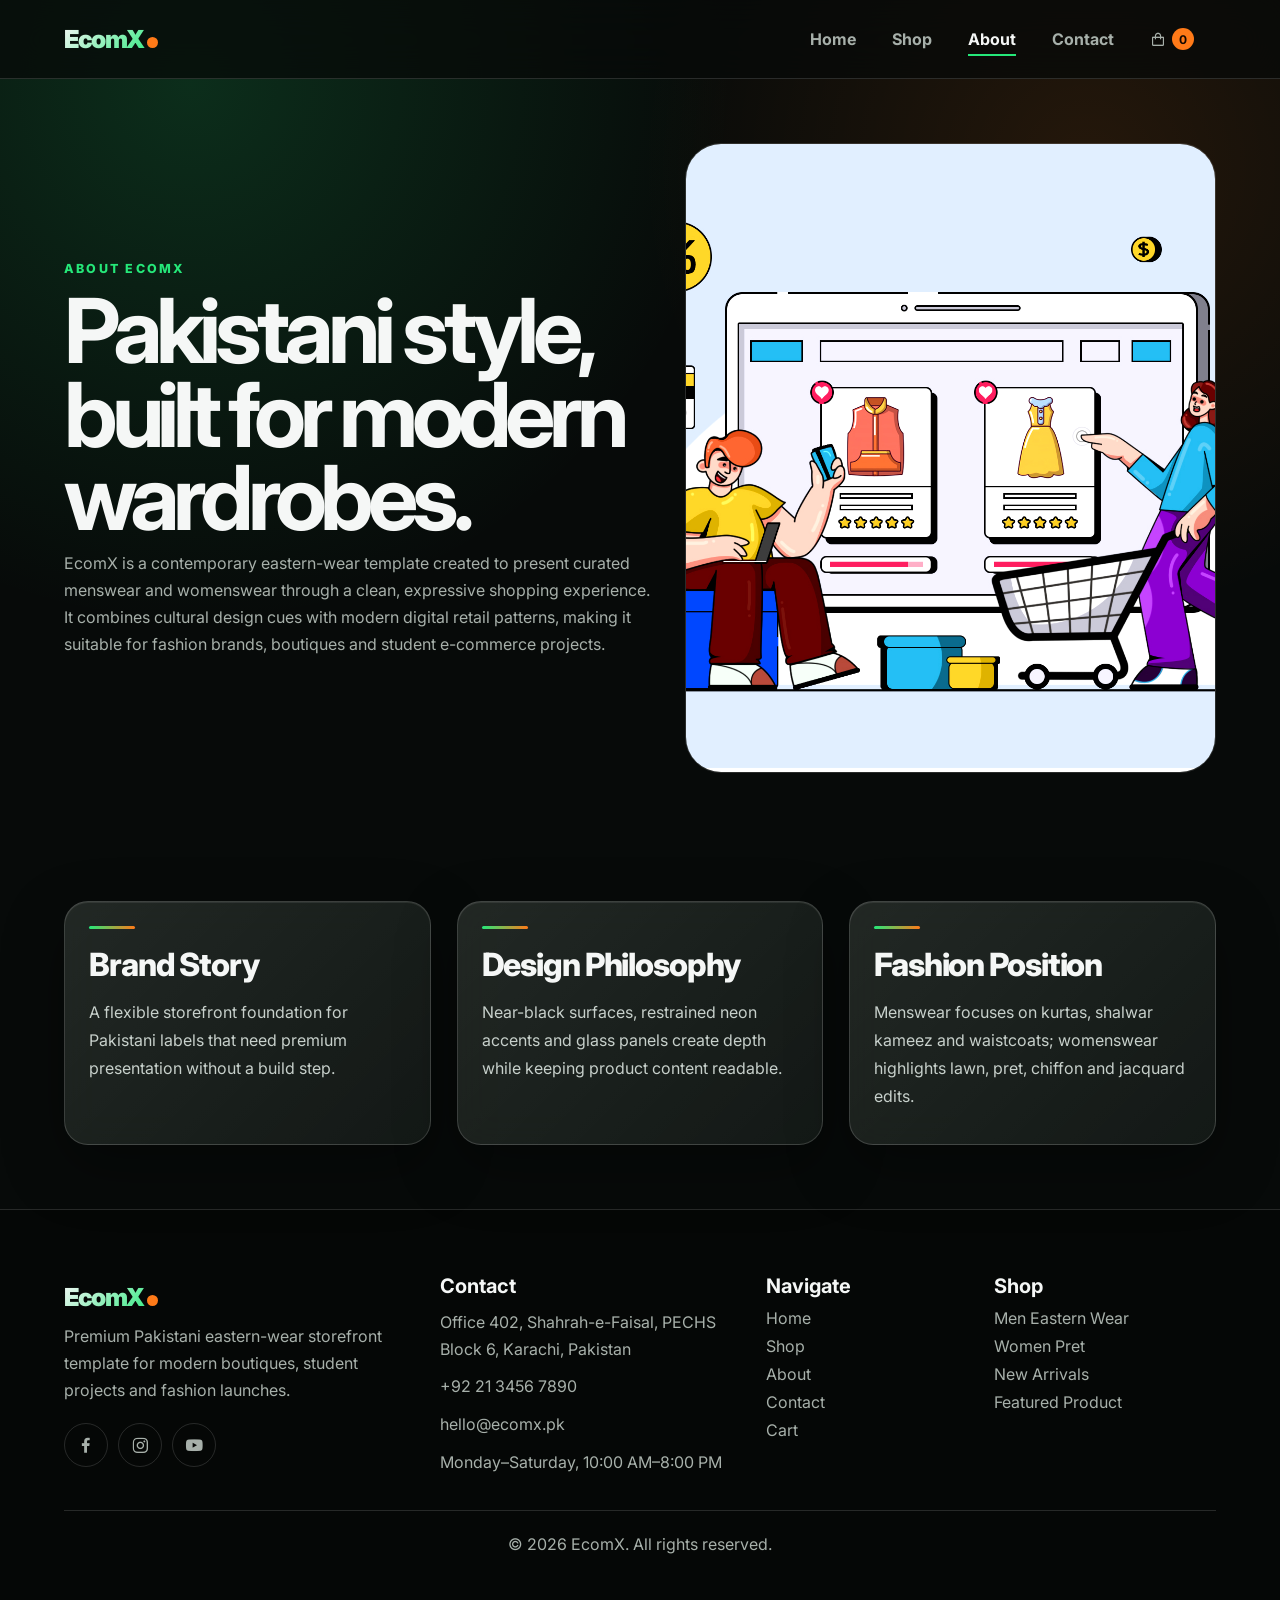
==== about.html @ 0f127090 "First Iteration" ====
<!DOCTYPE html><html lang="en"><head><meta charset="UTF-8"><meta name="viewport" content="width=device-width, initial-scale=1.0"><meta name="description" content="Learn how EcomX presents Pakistani eastern fashion in a modern reusable storefront."><title>About EcomX | Pakistani Fashion Template</title><link rel="icon" type="image/x-icon" href="./img/icon1.png"><link rel="stylesheet" href="https://cdn.jsdelivr.net/npm/boxicons@latest/css/boxicons.min.css"><link rel="stylesheet" href="style.css"></head><body><header id="header" class="site-header"><a class="brand" href="index.html" aria-label="EcomX home"><span>EcomX</span></a><nav aria-label="Main navigation"><ul id="navbar"><li><a class="" href="index.html">Home</a></li><li><a class="" href="shop.html">Shop</a></li><li><a class="active" href="about.html">About</a></li><li><a class="" href="contact.html">Contact</a></li><li id="lg-bag"><a class="cart-link" href="cart.html" aria-label="Shopping cart"><i class="bx bx-shopping-bag"></i><span class="cart-count" data-cart-count>0</span></a></li><li><button id="close" class="icon-button" aria-label="Close menu"><i class="bx bx-x"></i></button></li></ul></nav><div id="mobile"><a class="cart-link" href="cart.html" aria-label="Shopping cart"><i class="bx bx-shopping-bag"></i><span class="cart-count" data-cart-count>0</span></a><button id="bar" class="icon-button" aria-label="Open menu" aria-controls="navbar" aria-expanded="false"><i class="bx bx-menu"></i></button></div></header><main><section class="about-hero section-p1"><div><p class="eyebrow">About EcomX</p><h1>Pakistani style, built for modern wardrobes.</h1><p>EcomX is a contemporary eastern-wear template created to present curated menswear and womenswear through a clean, expressive shopping experience. It combines cultural design cues with modern digital retail patterns, making it suitable for fashion brands, boutiques and student e-commerce projects.</p></div><img src="img/about/a6.jpg" alt="Editorial fashion workspace placeholder"></section><section class="values section-p1"><article class="glass"><h2>Brand story</h2><p>A flexible storefront foundation for Pakistani labels that need premium presentation without a build step.</p></article><article class="glass"><h2>Design philosophy</h2><p>Near-black surfaces, restrained neon accents and glass panels create depth while keeping product content readable.</p></article><article class="glass"><h2>Fashion position</h2><p>Menswear focuses on kurtas, shalwar kameez and waistcoats; womenswear highlights lawn, pret, chiffon and jacquard edits.</p></article></section></main><footer class="site-footer section-p1"><div class="footer-grid"><div><a class="brand" href="index.html"><span>EcomX</span></a><p>Premium Pakistani eastern-wear storefront template for modern boutiques, student projects and fashion launches.</p><div class="social"><a href="https://www.facebook.com/" aria-label="Facebook"><i class="bx bxl-facebook"></i></a><a href="https://www.instagram.com/" aria-label="Instagram"><i class="bx bxl-instagram"></i></a><a href="https://www.youtube.com/" aria-label="YouTube"><i class="bx bxl-youtube"></i></a></div></div><div><h3>Contact</h3><p><a href="https://www.google.com/maps/search/?api=1&query=Office%20402%2C%20Shahrah-e-Faisal%2C%20PECHS%20Block%206%2C%20Karachi%2C%20Pakistan">Office 402, Shahrah-e-Faisal, PECHS Block 6, Karachi, Pakistan</a></p><p><a href="tel:+922134567890">+92 21 3456 7890</a></p><p><a href="mailto:hello@ecomx.pk">hello@ecomx.pk</a></p><p>Monday–Saturday, 10:00 AM–8:00 PM</p></div><div><h3>Navigate</h3><a href="index.html">Home</a><a href="shop.html">Shop</a><a href="about.html">About</a><a href="contact.html">Contact</a><a href="cart.html">Cart</a></div><div><h3>Shop</h3><a href="shop.html?category=men">Men Eastern Wear</a><a href="shop.html?category=women">Women Pret</a><a href="shop.html">New Arrivals</a><a href="sproduct.html">Featured Product</a></div></div><p class="copyright">© 2026 EcomX. All rights reserved.</p></footer><script src="script.js"></script></body></html>
---- style.css ----
@import url("https://fonts.googleapis.com/css2?family=Inter:wght@400;500;600;700;800;900&display=swap");
:root{--ink:#070A09;--bg:#070A09;--surface:#111714;--glass:rgba(17,23,20,.74);--green:#25E879;--orange:#FF7A18;--yellow:#FFD23F;--cyan:#38BDF8;--text:#F5F7F6;--muted:#A7B0AA;--line:rgba(245,247,246,.14);--radius:24px;--radius-sm:14px;--shadow:0 24px 70px rgba(0,0,0,.38);--section:clamp(28px,5vw,80px);--trans:240ms ease}
*{box-sizing:border-box;margin:0;padding:0}html{scroll-behavior:smooth}body{font-family:Inter,system-ui,sans-serif;background:radial-gradient(circle at 15% 5%,rgba(37,232,121,.16),transparent 28%),radial-gradient(circle at 85% 10%,rgba(255,122,24,.12),transparent 24%),var(--bg);color:var(--text);min-width:0;overflow-x:hidden}img{max-width:100%;display:block}a{color:inherit;text-decoration:none}p{color:var(--muted);line-height:1.7;margin:.65rem 0}h1{font-size:clamp(2.4rem,7vw,6.8rem);line-height:.93;letter-spacing:-.07em}h2{font-size:clamp(1.75rem,4vw,3.6rem);line-height:1;letter-spacing:-.045em}h3{font-size:1.25rem}.section-p1{padding:var(--section)}.eyebrow{color:var(--green);text-transform:uppercase;letter-spacing:.18em;font-weight:800;font-size:.78rem}.glass{background:var(--glass);border:1px solid var(--line);box-shadow:var(--shadow);backdrop-filter:blur(18px);-webkit-backdrop-filter:blur(18px);border-radius:var(--radius)}@supports not ((backdrop-filter:blur(1px)) or (-webkit-backdrop-filter:blur(1px))){.glass,.site-header,#navbar{background:#111714}}
.btn,button{min-height:44px}.btn,.icon-button,.filter{border:0;cursor:pointer;transition:transform var(--trans),box-shadow var(--trans),background var(--trans),border-color var(--trans);font-weight:800}.btn{display:inline-flex;align-items:center;justify-content:center;gap:.5rem;border-radius:999px;padding:.9rem 1.35rem}.primary{background:linear-gradient(135deg,var(--green),#9afec6);color:#06100b;box-shadow:0 12px 30px rgba(37,232,121,.22)}.secondary{border:1px solid var(--line);color:var(--text);background:rgba(255,255,255,.05)}.btn:hover,.icon-button:hover,.filter:hover{transform:translateY(-2px)}:focus-visible{outline:3px solid var(--yellow);outline-offset:3px}.site-header{position:sticky;top:0;z-index:50;display:flex;align-items:center;justify-content:space-between;padding:16px clamp(18px,5vw,80px);background:rgba(7,10,9,.74);border-bottom:1px solid var(--line);backdrop-filter:blur(20px);-webkit-backdrop-filter:blur(20px)}.brand span{font-size:1.55rem;font-weight:900;letter-spacing:-.06em;background:linear-gradient(135deg,var(--text),var(--green));-webkit-background-clip:text;color:transparent}.brand span:after{content:"";display:inline-block;width:.45em;height:.45em;margin-left:.12em;border-radius:50%;background:var(--orange)}#navbar{display:flex;align-items:center;gap:8px;list-style:none}#navbar a{position:relative;padding:12px 14px;color:var(--muted);font-weight:700}#navbar a:after{content:"";position:absolute;left:14px;right:14px;bottom:5px;height:2px;background:var(--green);transform:scaleX(0);transition:transform var(--trans);transform-origin:left}#navbar a:hover,#navbar a.active{color:var(--text)}#navbar a:hover:after,#navbar a.active:after{transform:scaleX(1)}.cart-link{display:inline-flex;align-items:center;gap:6px}.cart-count{background:var(--orange);color:#130701;border-radius:999px;min-width:22px;height:22px;display:inline-flex;align-items:center;justify-content:center;font-size:.75rem}.icon-button{background:rgba(255,255,255,.06);color:var(--text);border-radius:12px;padding:10px;border:1px solid var(--line)}#mobile,#close{display:none}.hero{display:grid;grid-template-columns:1.05fr .95fr;gap:32px;align-items:center;min-height:calc(100vh - 76px)}.hero-copy>p:not(.eyebrow){font-size:1.12rem;max-width:620px}.actions{display:flex;gap:14px;flex-wrap:wrap;margin-top:24px}.hero-media{position:relative}.hero-media img,.about-hero img{height:min(70vh,720px);width:100%;object-fit:cover;border-radius:36px;border:1px solid var(--line);filter:saturate(1.05) contrast(1.04)}.stat{position:absolute;right:24px;bottom:24px;padding:20px;max-width:190px}.stat strong{display:block;font-size:2.4rem;color:var(--yellow)}.collection{text-align:center}.collection>p{max-width:760px;margin-inline:auto}.product-grid{display:grid;grid-template-columns:repeat(4,minmax(0,1fr));gap:clamp(18px,2.2vw,28px);margin-top:28px;text-align:left}.product-card{position:relative;overflow:hidden;padding:12px;min-width:0;border-radius:var(--radius);background:rgba(17,23,20,.68);border:1px solid var(--line);box-shadow:0 18px 46px rgba(0,0,0,.22);transition:transform var(--trans),border-color var(--trans),box-shadow var(--trans)}.product-card:hover{transform:translateY(-7px);border-color:rgba(37,232,121,.55);box-shadow:0 28px 70px rgba(37,232,121,.12)}.product-card .image{overflow:hidden;border-radius:18px;background:#1b211e}.product-card img{width:100%;height:290px;object-fit:cover;transition:transform 320ms ease}.product-card:hover img{transform:scale(1.055)}.badge{position:absolute;top:24px;left:24px;background:rgba(255,122,24,.92);color:var(--ink);border-radius:999px;padding:6px 10px;font-weight:900;font-size:.72rem}.product-card .meta{padding:15px 4px 4px}.product-card span{color:var(--muted);font-size:.82rem}.product-card h3{margin:6px 0;min-height:2.7em;overflow-wrap:anywhere;padding-right:58px}.stars{color:var(--yellow);letter-spacing:1px}.price{color:var(--green);font-size:1.35rem;font-weight:900}.cart-btn{position:absolute;right:16px;bottom:16px;border-radius:50%;width:46px;height:46px;min-width:46px;padding:0;border:1px solid var(--line);background:rgba(37,232,121,.14);color:var(--green);font-size:1.2rem}.promo-banner .glass{padding:clamp(28px,7vw,82px);background:linear-gradient(120deg,rgba(17,23,20,.9),rgba(37,232,121,.1)),url("img/banner/b2.jpg") center/cover}.newsletter-panel{display:grid;grid-template-columns:1fr 1fr;gap:24px;padding:32px}.newsletter-form div{display:flex;gap:10px}.newsletter-form label,.contact-form label,.filters label,.product-info label{display:block;color:var(--text);font-weight:800;margin:12px 0 6px}input,select,textarea{width:100%;background:rgba(255,255,255,.07);border:1px solid var(--line);border-radius:14px;color:var(--text);padding:14px 16px;font:inherit}input::placeholder,textarea::placeholder{color:#7d8781}.form-status{min-height:1.5em;color:var(--yellow)}.page-hero{text-align:center;padding-top:80px}.page-hero p{max-width:760px;margin-inline:auto}.filters{display:flex;gap:14px;align-items:end;justify-content:space-between;flex-wrap:wrap;padding:18px}.filter{padding:12px 16px;border-radius:999px;background:rgba(255,255,255,.07);color:var(--text);border:1px solid var(--line)}.filter.active{background:var(--green);color:#071009}.empty-state{padding:32px;text-align:center;margin-top:24px}.product-detail{display:grid;grid-template-columns:.95fr 1.05fr;gap:28px;align-items:start}.gallery,.product-info,.contact-card,.contact-form,.cart-items,.cart-summary{padding:22px}.gallery>img{width:100%;height:620px;object-fit:cover;border-radius:20px}.thumbs{display:grid;grid-template-columns:repeat(4,1fr);gap:10px;margin-top:12px}.thumbs button{background:transparent;border:1px solid var(--line);border-radius:14px;overflow:hidden;cursor:pointer}.thumbs img{height:115px;width:100%;object-fit:cover}.product-info ul{margin:12px 0 0 20px;color:var(--muted);line-height:1.8}.about-hero{display:grid;grid-template-columns:1fr .9fr;gap:32px;align-items:center}.values,.contact-layout,.cart-layout{display:grid;grid-template-columns:repeat(3,1fr);gap:20px}.values article{padding:24px}.contact-layout{grid-template-columns:.85fr 1.15fr}.contact-card p{display:flex;gap:10px;align-items:flex-start}.contact-card i{color:var(--green);font-size:1.3rem;margin-top:4px}.cart-layout{grid-template-columns:1fr 360px;align-items:start}.cart-row{display:grid;grid-template-columns:96px 1fr auto;gap:16px;align-items:center;border-bottom:1px solid var(--line);padding:14px 0}.cart-row img{width:96px;height:110px;object-fit:cover;border-radius:14px}.qty-controls{display:flex;align-items:center;gap:8px}.qty-controls button,.remove-btn{border:1px solid var(--line);background:rgba(255,255,255,.06);color:var(--text);border-radius:10px;padding:8px 11px;cursor:pointer}.cart-summary p{display:flex;justify-content:space-between}.total{border-top:1px solid var(--line);padding-top:14px}.site-footer{border-top:1px solid var(--line);background:rgba(0,0,0,.34)}.footer-grid{display:grid;grid-template-columns:1.4fr 1.2fr .8fr .9fr;gap:30px}.site-footer h3{margin-bottom:10px}.site-footer a{display:block;color:var(--muted);margin:8px 0}.site-footer a:hover,.social a:hover{color:var(--green)}.social{display:flex;gap:10px}.social a{width:44px;height:44px;border-radius:50%;display:inline-flex;align-items:center;justify-content:center;border:1px solid var(--line);font-size:1.25rem}.copyright{text-align:center;border-top:1px solid var(--line);padding-top:20px;margin-top:24px}
@media(max-width:1024px){.product-grid{grid-template-columns:repeat(3,1fr)}.hero,.about-hero,.product-detail{grid-template-columns:1fr}.footer-grid{grid-template-columns:repeat(2,1fr)}}
@media(max-width:900px){.site-header{padding:12px 18px}#navbar{position:fixed;right:0;top:0;height:100dvh;width:min(82vw,340px);flex-direction:column;align-items:flex-start;gap:10px;padding:92px 26px 28px;background:rgba(17,23,20,.97);border-left:1px solid var(--line);transform:translateX(105%);opacity:0;visibility:hidden;pointer-events:none;transition:transform var(--trans),opacity var(--trans),visibility var(--trans);backdrop-filter:blur(18px);-webkit-backdrop-filter:blur(18px);box-shadow:-24px 0 70px rgba(0,0,0,.42);z-index:70}#navbar.active{transform:translateX(0);opacity:1;visibility:visible;pointer-events:auto}#navbar a{display:block;font-size:1.05rem;padding:14px 4px}#mobile{display:flex;gap:10px;align-items:center;position:relative;z-index:90}#close{display:none;visibility:hidden;pointer-events:none}body.nav-open{overflow:hidden}.nav-overlay{position:fixed;inset:0;background:rgba(0,0,0,.5);opacity:0;visibility:hidden;pointer-events:none;transition:opacity var(--trans),visibility var(--trans);z-index:60}.nav-overlay.active{opacity:1;visibility:visible;pointer-events:auto}.menu-toggle{width:46px;height:46px;display:inline-flex;align-items:center;justify-content:center}.menu-toggle i{font-size:1.45rem}#lg-bag{display:none}.hero{min-height:auto}.product-grid{grid-template-columns:repeat(2,1fr);gap:14px}.product-card img{height:230px}.values,.contact-layout,.cart-layout,.newsletter-panel{grid-template-columns:1fr}.newsletter-form div{flex-direction:column}.cart-summary{position:static}.gallery>img{height:420px}.footer-grid{grid-template-columns:1fr}}
@media(max-width:480px){.section-p1{padding:28px 16px}h1{font-size:2.55rem}.product-grid{grid-template-columns:1fr}.product-card img{height:310px}.cart-row{grid-template-columns:72px 1fr}.cart-row img{width:72px;height:84px}.cart-row>div:last-child{grid-column:1/-1}.thumbs img{height:74px}.actions{flex-direction:column}.btn{width:100%}}
@media(prefers-reduced-motion:reduce){*,*:before,*:after{animation:none!important;transition:none!important;scroll-behavior:auto!important}}

/* Iteration 2 refinements: reusable spacing, liquid glass and editorial sections */
.glass{background:linear-gradient(135deg,rgba(255,255,255,.085),rgba(255,255,255,.025)),var(--glass);border-color:rgba(255,255,255,.16);box-shadow:0 22px 60px rgba(0,0,0,.34),inset 0 1px 0 rgba(255,255,255,.08)}
.btn,.filter,.icon-button,.qty-controls button,.remove-btn,.faq-question{position:relative;isolation:isolate;overflow:hidden;line-height:1.15}
.btn{margin-top:clamp(14px,2vw,22px);border:1px solid rgba(255,255,255,.18);box-shadow:0 14px 34px rgba(0,0,0,.22),inset 0 1px 0 rgba(255,255,255,.16)}
.btn::before,.filter::before,.cart-btn::before{content:"";position:absolute;inset:0;z-index:-1;background:linear-gradient(120deg,rgba(255,255,255,.22),transparent 38%,rgba(255,255,255,.08));opacity:.65;transition:opacity var(--trans),transform var(--trans)}
.btn:hover::before,.filter:hover::before,.cart-btn:hover::before{opacity:1;transform:translateX(6%)}
.primary{background:linear-gradient(135deg,rgba(37,232,121,.96),rgba(154,254,198,.72));box-shadow:0 18px 40px rgba(37,232,121,.24),inset 0 1px 0 rgba(255,255,255,.32)}
.secondary{background:linear-gradient(135deg,rgba(255,255,255,.09),rgba(255,255,255,.035));box-shadow:inset 0 1px 0 rgba(255,255,255,.1)}
.btn:active,.cart-btn:active,.filter:active{transform:translateY(0) scale(.98)}
.actions,.newsletter-form div,.qty-controls{gap:16px}.cart-summary .btn,.product-info .btn,.contact-form .btn{margin-top:18px;margin-bottom:10px}.form-status{margin-top:12px}.product-card .meta{padding-bottom:60px}.cart-btn{display:inline-flex;align-items:center;justify-content:center;box-shadow:0 12px 28px rgba(37,232,121,.15)}
input,select,textarea{min-height:50px;background:linear-gradient(135deg,rgba(255,255,255,.085),rgba(255,255,255,.035));border-color:rgba(255,255,255,.16);box-shadow:inset 0 1px 0 rgba(255,255,255,.08);transition:border-color var(--trans),box-shadow var(--trans),background var(--trans)}
input:hover,select:hover,textarea:hover,input:focus,select:focus,textarea:focus{border-color:rgba(37,232,121,.55);box-shadow:0 0 0 4px rgba(37,232,121,.08),inset 0 1px 0 rgba(255,255,255,.1);outline:0}
select{appearance:none;-webkit-appearance:none;background-image:linear-gradient(135deg,rgba(255,255,255,.085),rgba(255,255,255,.035)),url("data:image/svg+xml,%3Csvg xmlns='http://www.w3.org/2000/svg' width='18' height='18' viewBox='0 0 24 24' fill='none' stroke='%23F5F7F6' stroke-width='2.4' stroke-linecap='round' stroke-linejoin='round'%3E%3Cpath d='m6 9 6 6 6-6'/%3E%3C/svg%3E");background-repeat:no-repeat;background-position:0 0,right 14px center;background-size:auto,18px;padding-right:46px;color:var(--text)}
select option{background:#0b100e;color:#f5f7f6}.filters{align-items:center;gap:18px 20px;padding:22px 24px;margin-bottom:30px}.filters label{min-width:min(100%,230px);margin:0}.filters [role="group"]{display:flex;gap:12px;flex-wrap:wrap}.filter.active{background:linear-gradient(135deg,var(--green),#8df6bd)}#product-count{align-self:center;min-width:150px;margin:0 0 0 auto;padding:12px 16px;text-align:center;border:1px solid rgba(255,255,255,.12);border-radius:999px;background:rgba(255,255,255,.055);color:var(--text);font-weight:800}
.festive-banner{position:relative;display:grid;grid-template-columns:1.05fr .75fr;gap:clamp(24px,5vw,56px);align-items:center;padding:clamp(30px,6vw,70px);overflow:hidden;background:radial-gradient(circle at 18% 18%,rgba(255,122,24,.28),transparent 28%),radial-gradient(circle at 82% 24%,rgba(37,232,121,.24),transparent 30%),linear-gradient(135deg,rgba(9,13,12,.96),rgba(20,30,25,.88))}
.festive-banner::after{content:"";position:absolute;inset:1px;border-radius:inherit;background:linear-gradient(120deg,rgba(255,255,255,.1),transparent 30%,rgba(37,232,121,.08));pointer-events:none}.promo-copy{position:relative;z-index:1;max-width:720px}.promo-copy p:not(.eyebrow){max-width:610px}.promo-copy .offer{display:inline-flex;margin-top:18px;margin-bottom:4px;padding:8px 12px;border-radius:999px;background:rgba(255,122,24,.14);border:1px solid rgba(255,122,24,.32);color:var(--yellow);font-weight:900}.promo-copy .btn{margin-top:22px}.promo-media{position:relative;z-index:1}.promo-media img{width:100%;height:430px;object-fit:cover;border-radius:30px;border:1px solid rgba(255,255,255,.18);box-shadow:0 24px 60px rgba(0,0,0,.36)}.discount-badge{position:absolute;top:18px;left:18px;z-index:2;padding:10px 14px;border-radius:999px;background:linear-gradient(135deg,var(--orange),var(--yellow));color:#160800;font-weight:900;box-shadow:0 12px 30px rgba(255,122,24,.25)}
.section-heading{text-align:center;max-width:760px;margin:0 auto 28px}.mood-grid{display:grid;grid-template-columns:1.2fr .8fr .8fr;grid-auto-rows:240px;gap:18px}.mood-tile{position:relative;overflow:hidden;border-radius:var(--radius);border:1px solid rgba(255,255,255,.16);background:#101713;box-shadow:0 20px 50px rgba(0,0,0,.28)}.mood-large{grid-row:span 2}.mood-wide{grid-column:span 2}.mood-tile img{width:100%;height:100%;object-fit:cover;filter:saturate(1.08) contrast(1.04);transition:transform 520ms ease}.mood-tile::before{content:"";position:absolute;inset:0;z-index:1;background:linear-gradient(180deg,rgba(0,0,0,.08),rgba(0,0,0,.82)),radial-gradient(circle at 22% 18%,rgba(37,232,121,.24),transparent 28%);pointer-events:none}.mood-tile:nth-child(2)::before{background:linear-gradient(180deg,rgba(0,0,0,.08),rgba(0,0,0,.84)),radial-gradient(circle at 82% 15%,rgba(255,122,24,.32),transparent 30%)}.mood-tile:nth-child(3)::before{background:linear-gradient(180deg,rgba(0,0,0,.12),rgba(0,0,0,.84)),radial-gradient(circle at 15% 20%,rgba(255,255,255,.16),transparent 28%)}.mood-tile:nth-child(4)::before{background:linear-gradient(180deg,rgba(0,0,0,.04),rgba(0,0,0,.84)),radial-gradient(circle at 78% 15%,rgba(255,210,63,.28),transparent 30%)}.mood-tile div{position:absolute;z-index:2;left:22px;right:22px;bottom:22px}.mood-tile span{color:var(--orange);font-weight:900;text-transform:uppercase;letter-spacing:.12em;font-size:.8rem}.mood-tile p{max-width:520px;color:#dbe3df}.mood-link{display:inline-flex;align-items:center;gap:6px;margin-top:12px;color:var(--text);font-weight:900}.mood-link i{transition:transform var(--trans);color:var(--green)}.mood-tile:hover img{transform:scale(1.065)}.mood-tile:hover .mood-link i{transform:translateX(5px)}
.faq-section{padding-top:0}.faq-list{max-width:940px;margin:0 auto;padding:14px}.faq-item+.faq-item{border-top:1px solid rgba(255,255,255,.11)}.faq-question{width:100%;display:flex;justify-content:space-between;align-items:center;gap:16px;padding:18px 10px;background:transparent;color:var(--text);border:0;text-align:left;font:inherit;font-weight:900;cursor:pointer}.faq-question i{color:var(--green);font-size:1.45rem;transition:transform var(--trans)}.faq-question[aria-expanded="true"] i{transform:rotate(180deg)}.faq-answer{display:grid;grid-template-rows:0fr;transition:grid-template-rows 260ms ease}.faq-answer.open{grid-template-rows:1fr}.faq-answer p{overflow:hidden;margin:0;padding:0 10px 18px;color:var(--muted)}
.contact-card,.contact-form,.cart-summary,.cart-items,.product-info,.gallery,.newsletter-panel,.filters,.product-card{background:linear-gradient(135deg,rgba(255,255,255,.075),rgba(255,255,255,.026)),rgba(17,23,20,.72)}
@media(max-width:1024px){.festive-banner{grid-template-columns:1fr .8fr}.mood-grid{grid-template-columns:1fr 1fr;grid-auto-rows:250px}.mood-large,.mood-wide{grid-column:span 1;grid-row:span 1}.filters{align-items:stretch}#product-count{margin:4px 0 0;width:100%}}
@media(max-width:900px){.festive-banner{grid-template-columns:1fr;text-align:center}.promo-copy,.promo-copy p:not(.eyebrow){margin-inline:auto}.festive-actions{justify-content:center}.promo-media img{height:360px}.mood-grid{grid-template-columns:1fr;grid-auto-rows:300px}.mood-large,.mood-wide{grid-column:auto}.filters{flex-direction:column;align-items:stretch}.filters label,.filters [role="group"]{width:100%}.filter{flex:1}.faq-question{padding:16px 6px}.cart-summary .btn{width:100%}}
@media(max-width:480px){.promo-media img{height:300px}.festive-banner{padding:24px}.festive-actions{flex-direction:column;align-items:center}.festive-actions .btn{width:auto;max-width:100%;margin-top:0}.mood-grid{grid-auto-rows:280px}.newsletter-form .btn{margin-top:6px}.filters [role="group"]{gap:8px}.filter{padding:11px 12px}}


/* Iteration 3 responsive stability refinements */
.icon-button,.cart-btn,.social a{display:inline-flex;align-items:center;justify-content:center;flex:0 0 auto}.icon-button i,.cart-btn i,.social i{line-height:1}.cart-btn{z-index:3;overflow:hidden}.cart-btn:hover{transform:translateY(-2px)}.cart-btn:focus-visible{outline:3px solid var(--yellow);outline-offset:4px}.product-card .meta{padding-right:62px}.product-card .price{margin-bottom:0}.festive-actions{display:flex;align-items:center;gap:16px;flex-wrap:wrap;margin-top:24px}.festive-actions .btn{margin-top:0}.promo-copy .offer{margin:0;padding:9px 14px;color:var(--ink);background:linear-gradient(135deg,rgba(255,122,24,.95),rgba(255,210,63,.9));box-shadow:0 12px 28px rgba(255,122,24,.18)}.festive-composition{min-height:470px;isolation:isolate}.promo-main-img{position:relative;z-index:2;max-width:82%;margin-left:auto}.promo-float{position:absolute;z-index:3;width:38%;height:190px!important;object-fit:cover;border-radius:24px;border:1px solid rgba(255,255,255,.2);box-shadow:0 20px 44px rgba(0,0,0,.34)}.promo-float-one{left:0;bottom:34px}.promo-float-two{right:8px;top:18px;width:32%;height:160px!important}.promo-orb{position:absolute;border-radius:999px;filter:blur(.2px);z-index:1}.promo-orb-one{left:8%;top:12%;width:170px;height:170px;background:radial-gradient(circle,rgba(37,232,121,.32),transparent 68%)}.discount-badge{color:var(--ink);right:auto}.values article{position:relative;overflow:hidden}.values article::before{content:"";display:block;width:46px;height:3px;margin-bottom:18px;border-radius:999px;background:linear-gradient(90deg,var(--green),var(--orange))}.values article h2{font-size:clamp(1.4rem,2.5vw,2rem);font-weight:800;letter-spacing:-.035em;line-height:1.15;text-transform:capitalize}.values article p{max-width:60ch;line-height:1.75;margin-top:14px;color:#c7d0cb}.faq-answer{max-height:0;overflow:hidden;opacity:0;visibility:hidden;transition:max-height 260ms ease,opacity 220ms ease,visibility 260ms ease}.faq-answer.open{opacity:1;visibility:visible}.faq-answer p{padding:0 10px 18px}.mood-grid{gap:clamp(16px,2vw,26px)}.newsletter-panel,.values,.contact-layout,.cart-layout{gap:clamp(18px,2vw,26px)}@media(max-width:1024px){.product-grid{grid-template-columns:repeat(2,minmax(0,1fr))}.values{grid-template-columns:1fr}.festive-composition{min-height:430px}.promo-main-img{max-width:76%;margin-inline:auto}.promo-float-one{left:3%}}@media(max-width:620px){.product-grid{grid-template-columns:1fr}.product-card img{height:310px}.product-card .meta{padding-right:62px}.festive-composition{min-height:390px}.promo-main-img{max-width:88%}.promo-float{width:42%;height:140px!important}.promo-float-two{height:125px!important}.discount-badge{top:12px;left:12px}}@media(max-width:360px){.section-p1{padding-left:14px;padding-right:14px}.product-card img{height:280px}.cart-btn{right:16px;bottom:16px}.promo-float{display:none}.festive-composition{min-height:auto}.promo-main-img{max-width:100%}}
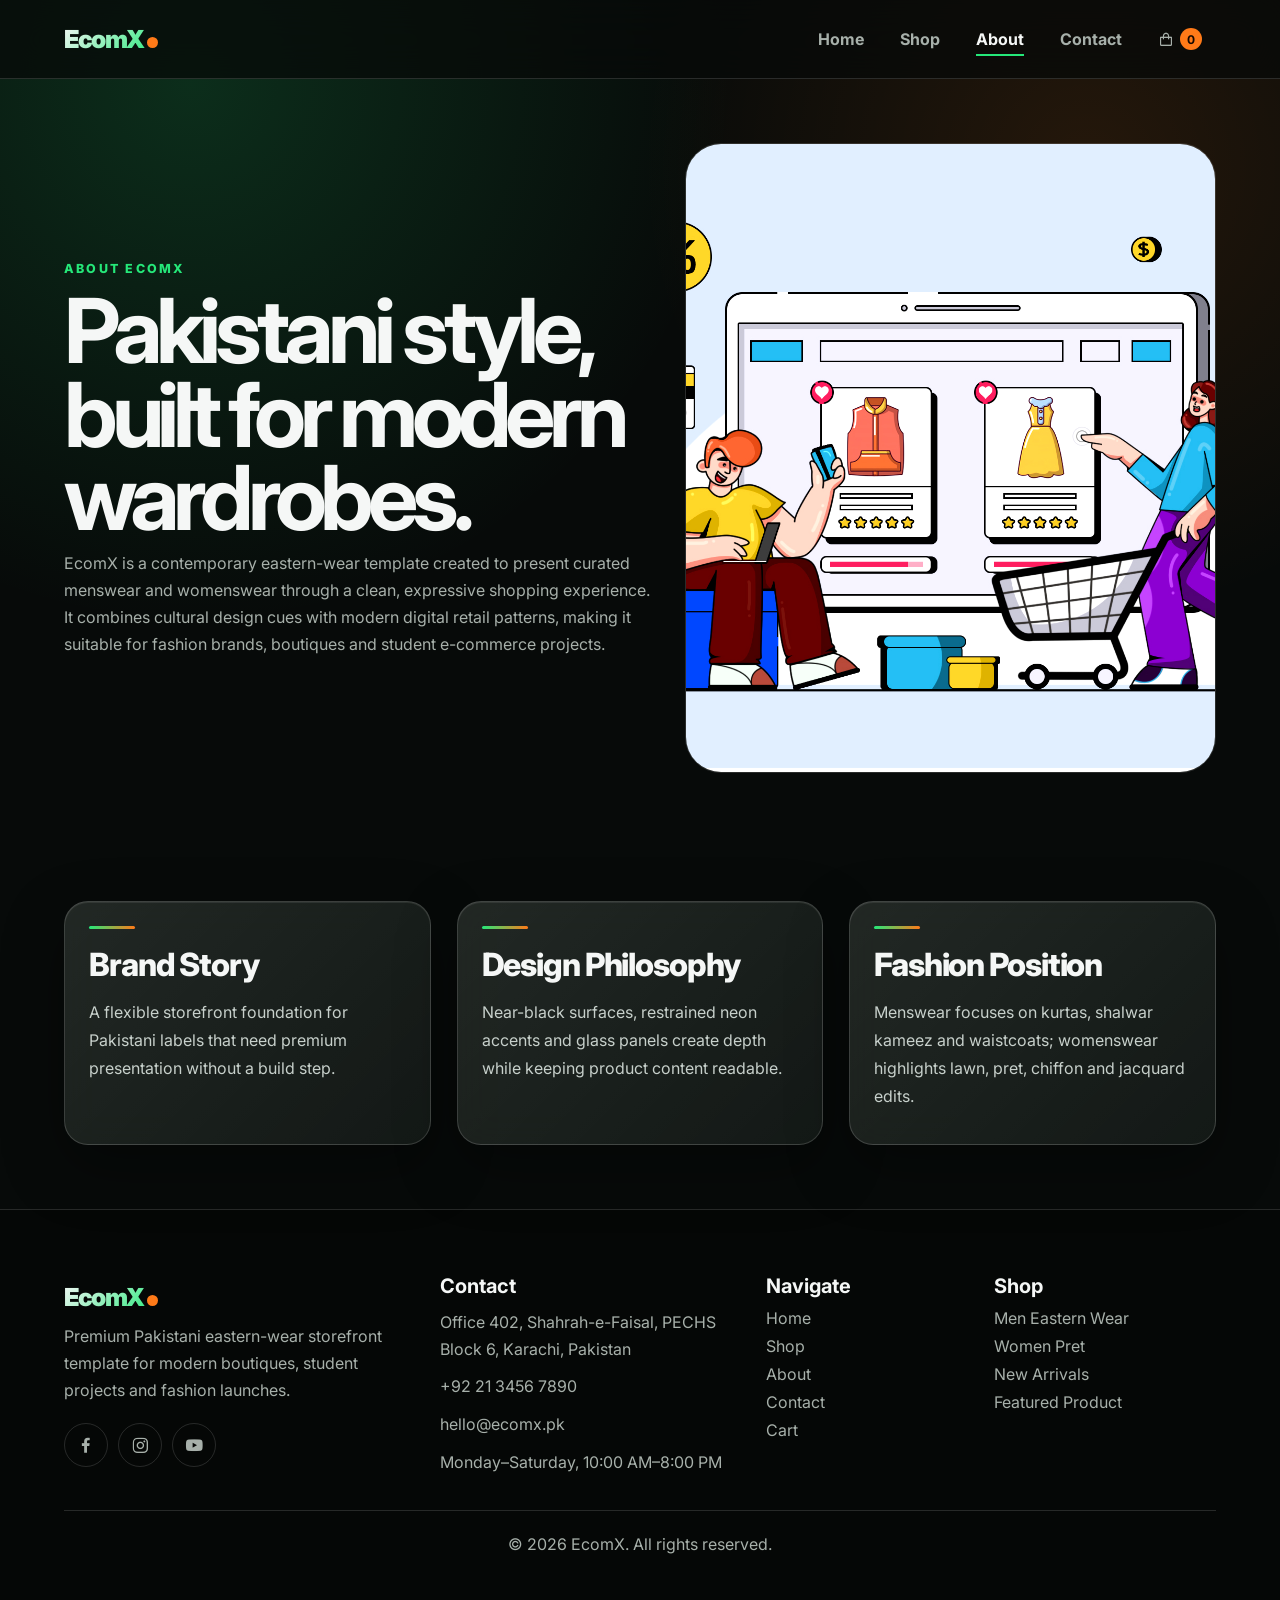
==== commit afb96178: "second iteration" ====
--- a/about.html
+++ b/about.html
@@ -1 +1 @@
-<!DOCTYPE html><html lang="en"><head><meta charset="UTF-8"><meta name="viewport" content="width=device-width, initial-scale=1.0"><meta name="description" content="Learn how EcomX presents Pakistani eastern fashion in a modern reusable storefront."><title>About EcomX | Pakistani Fashion Template</title><link rel="icon" type="image/x-icon" href="./img/icon1.png"><link rel="stylesheet" href="https://cdn.jsdelivr.net/npm/boxicons@latest/css/boxicons.min.css"><link rel="stylesheet" href="style.css"></head><body><header id="header" class="site-header"><a class="brand" href="index.html" aria-label="EcomX home"><span>EcomX</span></a><nav aria-label="Main navigation"><ul id="navbar"><li><a class="" href="index.html">Home</a></li><li><a class="" href="shop.html">Shop</a></li><li><a class="active" href="about.html">About</a></li><li><a class="" href="contact.html">Contact</a></li><li id="lg-bag"><a class="cart-link" href="cart.html" aria-label="Shopping cart"><i class="bx bx-shopping-bag"></i><span class="cart-count" data-cart-count>0</span></a></li><li><button id="close" class="icon-button" aria-label="Close menu"><i class="bx bx-x"></i></button></li></ul></nav><div id="mobile"><a class="cart-link" href="cart.html" aria-label="Shopping cart"><i class="bx bx-shopping-bag"></i><span class="cart-count" data-cart-count>0</span></a><button id="bar" class="icon-button" aria-label="Open menu" aria-controls="navbar" aria-expanded="false"><i class="bx bx-menu"></i></button></div></header><main><section class="about-hero section-p1"><div><p class="eyebrow">About EcomX</p><h1>Pakistani style, built for modern wardrobes.</h1><p>EcomX is a contemporary eastern-wear template created to present curated menswear and womenswear through a clean, expressive shopping experience. It combines cultural design cues with modern digital retail patterns, making it suitable for fashion brands, boutiques and student e-commerce projects.</p></div><img src="img/about/a6.jpg" alt="Editorial fashion workspace placeholder"></section><section class="values section-p1"><article class="glass"><h2>Brand story</h2><p>A flexible storefront foundation for Pakistani labels that need premium presentation without a build step.</p></article><article class="glass"><h2>Design philosophy</h2><p>Near-black surfaces, restrained neon accents and glass panels create depth while keeping product content readable.</p></article><article class="glass"><h2>Fashion position</h2><p>Menswear focuses on kurtas, shalwar kameez and waistcoats; womenswear highlights lawn, pret, chiffon and jacquard edits.</p></article></section></main><footer class="site-footer section-p1"><div class="footer-grid"><div><a class="brand" href="index.html"><span>EcomX</span></a><p>Premium Pakistani eastern-wear storefront template for modern boutiques, student projects and fashion launches.</p><div class="social"><a href="https://www.facebook.com/" aria-label="Facebook"><i class="bx bxl-facebook"></i></a><a href="https://www.instagram.com/" aria-label="Instagram"><i class="bx bxl-instagram"></i></a><a href="https://www.youtube.com/" aria-label="YouTube"><i class="bx bxl-youtube"></i></a></div></div><div><h3>Contact</h3><p><a href="https://www.google.com/maps/search/?api=1&query=Office%20402%2C%20Shahrah-e-Faisal%2C%20PECHS%20Block%206%2C%20Karachi%2C%20Pakistan">Office 402, Shahrah-e-Faisal, PECHS Block 6, Karachi, Pakistan</a></p><p><a href="tel:+922134567890">+92 21 3456 7890</a></p><p><a href="mailto:hello@ecomx.pk">hello@ecomx.pk</a></p><p>Monday–Saturday, 10:00 AM–8:00 PM</p></div><div><h3>Navigate</h3><a href="index.html">Home</a><a href="shop.html">Shop</a><a href="about.html">About</a><a href="contact.html">Contact</a><a href="cart.html">Cart</a></div><div><h3>Shop</h3><a href="shop.html?category=men">Men Eastern Wear</a><a href="shop.html?category=women">Women Pret</a><a href="shop.html">New Arrivals</a><a href="sproduct.html">Featured Product</a></div></div><p class="copyright">© 2026 EcomX. All rights reserved.</p></footer><script src="script.js"></script></body></html>+<!DOCTYPE html><html lang="en"><head><meta charset="UTF-8"><meta name="viewport" content="width=device-width, initial-scale=1.0, viewport-fit=cover"><meta name="description" content="Learn how EcomX presents Pakistani eastern fashion in a modern reusable storefront."><title>About EcomX | Pakistani Fashion Template</title><link rel="icon" type="image/x-icon" href="./img/icon1.png"><link rel="stylesheet" href="https://cdn.jsdelivr.net/npm/boxicons@latest/css/boxicons.min.css"><link rel="stylesheet" href="style.css?v=6"></head><body><header id="header" class="site-header"><a class="brand" href="index.html" aria-label="EcomX home"><span>EcomX</span></a><nav aria-label="Main navigation"><ul id="navbar"><li><a class="" href="index.html">Home</a></li><li><a class="" href="shop.html">Shop</a></li><li><a class="active" href="about.html">About</a></li><li><a class="" href="contact.html">Contact</a></li><li id="lg-bag"><a class="cart-link" href="cart.html" aria-label="Shopping cart"><i class="bx bx-shopping-bag"></i><span class="cart-count" data-cart-count>0</span></a></li></ul></nav><div id="mobile"><a class="cart-link" href="cart.html" aria-label="Shopping cart"><i class="bx bx-shopping-bag"></i><span class="cart-count" data-cart-count>0</span></a><button id="bar" class="icon-button" aria-label="Open menu" aria-controls="navbar" aria-expanded="false"><i class="bx bx-menu"></i></button></div></header><main><section class="about-hero section-p1"><div><p class="eyebrow">About EcomX</p><h1>Pakistani style, built for modern wardrobes.</h1><p>EcomX is a contemporary eastern-wear template created to present curated menswear and womenswear through a clean, expressive shopping experience. It combines cultural design cues with modern digital retail patterns, making it suitable for fashion brands, boutiques and student e-commerce projects.</p></div><img src="img/about/a6.jpg" alt="Editorial fashion workspace placeholder"></section><section class="values section-p1"><article class="glass"><h2>Brand story</h2><p>A flexible storefront foundation for Pakistani labels that need premium presentation without a build step.</p></article><article class="glass"><h2>Design philosophy</h2><p>Near-black surfaces, restrained neon accents and glass panels create depth while keeping product content readable.</p></article><article class="glass"><h2>Fashion position</h2><p>Menswear focuses on kurtas, shalwar kameez and waistcoats; womenswear highlights lawn, pret, chiffon and jacquard edits.</p></article></section></main><footer class="site-footer section-p1"><div class="footer-grid"><div><a class="brand" href="index.html"><span>EcomX</span></a><p>Premium Pakistani eastern-wear storefront template for modern boutiques, student projects and fashion launches.</p><div class="social"><a href="https://www.facebook.com/" aria-label="Facebook"><i class="bx bxl-facebook"></i></a><a href="https://www.instagram.com/" aria-label="Instagram"><i class="bx bxl-instagram"></i></a><a href="https://www.youtube.com/" aria-label="YouTube"><i class="bx bxl-youtube"></i></a></div></div><div><h3>Contact</h3><p><a href="https://www.google.com/maps/search/?api=1&query=Office%20402%2C%20Shahrah-e-Faisal%2C%20PECHS%20Block%206%2C%20Karachi%2C%20Pakistan">Office 402, Shahrah-e-Faisal, PECHS Block 6, Karachi, Pakistan</a></p><p><a href="tel:+922134567890">+92 21 3456 7890</a></p><p><a href="mailto:hello@ecomx.pk">hello@ecomx.pk</a></p><p>Monday–Saturday, 10:00 AM–8:00 PM</p></div><div><h3>Navigate</h3><a href="index.html">Home</a><a href="shop.html">Shop</a><a href="about.html">About</a><a href="contact.html">Contact</a><a href="cart.html">Cart</a></div><div><h3>Shop</h3><a href="shop.html?category=men">Men Eastern Wear</a><a href="shop.html?category=women">Women Pret</a><a href="shop.html">New Arrivals</a><a href="sproduct.html">Featured Product</a></div></div><p class="copyright">© 2026 EcomX. All rights reserved.</p></footer><script src="script.js?v=6"></script></body></html>
--- a/style.css
+++ b/style.css
@@ -33,3 +33,285 @@
 
 /* Iteration 3 responsive stability refinements */
 .icon-button,.cart-btn,.social a{display:inline-flex;align-items:center;justify-content:center;flex:0 0 auto}.icon-button i,.cart-btn i,.social i{line-height:1}.cart-btn{z-index:3;overflow:hidden}.cart-btn:hover{transform:translateY(-2px)}.cart-btn:focus-visible{outline:3px solid var(--yellow);outline-offset:4px}.product-card .meta{padding-right:62px}.product-card .price{margin-bottom:0}.festive-actions{display:flex;align-items:center;gap:16px;flex-wrap:wrap;margin-top:24px}.festive-actions .btn{margin-top:0}.promo-copy .offer{margin:0;padding:9px 14px;color:var(--ink);background:linear-gradient(135deg,rgba(255,122,24,.95),rgba(255,210,63,.9));box-shadow:0 12px 28px rgba(255,122,24,.18)}.festive-composition{min-height:470px;isolation:isolate}.promo-main-img{position:relative;z-index:2;max-width:82%;margin-left:auto}.promo-float{position:absolute;z-index:3;width:38%;height:190px!important;object-fit:cover;border-radius:24px;border:1px solid rgba(255,255,255,.2);box-shadow:0 20px 44px rgba(0,0,0,.34)}.promo-float-one{left:0;bottom:34px}.promo-float-two{right:8px;top:18px;width:32%;height:160px!important}.promo-orb{position:absolute;border-radius:999px;filter:blur(.2px);z-index:1}.promo-orb-one{left:8%;top:12%;width:170px;height:170px;background:radial-gradient(circle,rgba(37,232,121,.32),transparent 68%)}.discount-badge{color:var(--ink);right:auto}.values article{position:relative;overflow:hidden}.values article::before{content:"";display:block;width:46px;height:3px;margin-bottom:18px;border-radius:999px;background:linear-gradient(90deg,var(--green),var(--orange))}.values article h2{font-size:clamp(1.4rem,2.5vw,2rem);font-weight:800;letter-spacing:-.035em;line-height:1.15;text-transform:capitalize}.values article p{max-width:60ch;line-height:1.75;margin-top:14px;color:#c7d0cb}.faq-answer{max-height:0;overflow:hidden;opacity:0;visibility:hidden;transition:max-height 260ms ease,opacity 220ms ease,visibility 260ms ease}.faq-answer.open{opacity:1;visibility:visible}.faq-answer p{padding:0 10px 18px}.mood-grid{gap:clamp(16px,2vw,26px)}.newsletter-panel,.values,.contact-layout,.cart-layout{gap:clamp(18px,2vw,26px)}@media(max-width:1024px){.product-grid{grid-template-columns:repeat(2,minmax(0,1fr))}.values{grid-template-columns:1fr}.festive-composition{min-height:430px}.promo-main-img{max-width:76%;margin-inline:auto}.promo-float-one{left:3%}}@media(max-width:620px){.product-grid{grid-template-columns:1fr}.product-card img{height:310px}.product-card .meta{padding-right:62px}.festive-composition{min-height:390px}.promo-main-img{max-width:88%}.promo-float{width:42%;height:140px!important}.promo-float-two{height:125px!important}.discount-badge{top:12px;left:12px}}@media(max-width:360px){.section-p1{padding-left:14px;padding-right:14px}.product-card img{height:280px}.cart-btn{right:16px;bottom:16px}.promo-float{display:none}.festive-composition{min-height:auto}.promo-main-img{max-width:100%}}
+
+
+/* Iteration 4: mobile drawer clickability and horizontal-overflow fix */
+html,
+body {
+  width: 100%;
+  max-width: 100%;
+  overflow-x: hidden;
+}
+
+@supports (overflow: clip) {
+  html,
+  body {
+    overflow-x: clip;
+  }
+}
+
+.site-header,
+main,
+footer,
+section {
+  max-width: 100%;
+}
+
+.site-header {
+  width: 100%;
+  z-index: 1000;
+}
+
+html.nav-open,
+body.nav-open {
+  overflow: hidden;
+  overscroll-behavior: none;
+}
+
+@media (max-width: 900px) {
+  #navbar {
+    right: 0;
+    left: auto;
+    width: min(84vw, 340px);
+    max-width: calc(100vw - 24px);
+    transform: translate3d(110%, 0, 0);
+    z-index: 1001;
+    overflow-x: hidden;
+    overflow-y: auto;
+    overscroll-behavior: contain;
+    touch-action: pan-y;
+  }
+
+  #navbar.active {
+    transform: translate3d(0, 0, 0);
+    pointer-events: auto;
+  }
+
+  #navbar li {
+    width: 100%;
+  }
+
+  #navbar a {
+    width: 100%;
+    min-height: 48px;
+    display: flex;
+    align-items: center;
+    touch-action: manipulation;
+  }
+
+  #mobile {
+    z-index: 1002;
+  }
+
+  .menu-toggle {
+    position: relative;
+    z-index: 1003;
+    touch-action: manipulation;
+  }
+
+  .nav-overlay {
+    z-index: 900;
+    width: 100%;
+    max-width: 100vw;
+    border: 0;
+    padding: 0;
+    touch-action: manipulation;
+  }
+}
+
+@media (max-width: 480px) {
+  .site-header {
+    padding-inline: 14px;
+  }
+
+  #navbar {
+    width: min(88vw, 340px);
+    max-width: calc(100vw - 16px);
+    padding-inline: 22px;
+  }
+
+  .section-p1,
+  .hero,
+  .product-grid,
+  .newsletter-panel,
+  .festive-banner,
+  .mood-grid,
+  .footer-grid {
+    min-width: 0;
+  }
+}
+
+/* Iteration 5: robust phone drawer and true overflow removal */
+html {
+  width: 100%;
+  max-width: 100%;
+  overflow-x: hidden;
+}
+
+body {
+  position: relative;
+  width: 100%;
+  max-width: 100%;
+  min-width: 0;
+  overflow-x: hidden;
+}
+
+.site-header,
+main,
+footer,
+section,
+.product-grid,
+.mood-grid,
+.festive-banner,
+.newsletter-panel {
+  min-width: 0;
+  max-width: 100%;
+}
+
+.site-header {
+  width: 100%;
+  z-index: 1000;
+}
+
+html.nav-open,
+body.nav-open {
+  overflow: hidden;
+  overscroll-behavior: none;
+}
+
+@media (max-width: 900px) {
+  /* Mobile Safari can treat fixed children of a backdrop-filtered header
+     as header-relative. Use an opaque glass fallback at drawer widths. */
+  .site-header {
+    background: rgba(7, 10, 9, 0.98);
+    backdrop-filter: none;
+    -webkit-backdrop-filter: none;
+  }
+
+  #navbar {
+    position: fixed;
+    top: 0;
+    right: 0;
+    left: auto;
+    z-index: 1001;
+    width: min(86vw, 340px);
+    max-width: calc(100vw - 16px);
+    height: 100vh;
+    height: 100dvh;
+    margin: 0;
+    padding: calc(84px + env(safe-area-inset-top)) 24px calc(28px + env(safe-area-inset-bottom));
+
+    /* Keep the closed drawer inside the viewport. This prevents the
+       hidden menu from increasing body/viewport width on phones. */
+    transform: none;
+    clip-path: inset(0 0 0 100%);
+    -webkit-clip-path: inset(0 0 0 100%);
+    opacity: 0;
+    visibility: hidden;
+    pointer-events: none;
+
+    overflow-x: hidden;
+    overflow-y: auto;
+    overscroll-behavior: contain;
+    -webkit-overflow-scrolling: touch;
+    touch-action: pan-y;
+    transition:
+      clip-path 260ms ease,
+      -webkit-clip-path 260ms ease,
+      opacity 180ms ease,
+      visibility 260ms ease;
+    will-change: clip-path, opacity;
+  }
+
+  #navbar.active {
+    transform: none;
+    clip-path: inset(0 0 0 0);
+    -webkit-clip-path: inset(0 0 0 0);
+    opacity: 1;
+    visibility: visible;
+    pointer-events: auto;
+  }
+
+  #navbar li {
+    position: relative;
+    z-index: 1;
+    width: 100%;
+  }
+
+  #navbar a {
+    position: relative;
+    z-index: 2;
+    display: flex;
+    align-items: center;
+    width: 100%;
+    min-height: 50px;
+    padding: 14px 6px;
+    pointer-events: auto;
+    touch-action: manipulation;
+    -webkit-tap-highlight-color: rgba(37, 232, 121, 0.18);
+  }
+
+  #mobile {
+    position: relative;
+    z-index: 1002;
+  }
+
+  .menu-toggle {
+    position: relative;
+    z-index: 1003;
+    touch-action: manipulation;
+    -webkit-tap-highlight-color: transparent;
+  }
+
+  .nav-overlay {
+    position: fixed;
+    inset: 0;
+    z-index: 900;
+    display: block;
+    width: 100vw;
+    max-width: 100vw;
+    height: 100vh;
+    height: 100dvh;
+    margin: 0;
+    padding: 0;
+    border: 0;
+    border-radius: 0;
+    background: rgba(0, 0, 0, 0.58);
+    opacity: 0;
+    visibility: hidden;
+    pointer-events: none;
+    touch-action: manipulation;
+    transition: opacity 220ms ease, visibility 220ms ease;
+  }
+
+  .nav-overlay.active {
+    opacity: 1;
+    visibility: visible;
+    pointer-events: auto;
+  }
+}
+
+@media (max-width: 480px) {
+  .site-header {
+    padding-left: max(14px, env(safe-area-inset-left));
+    padding-right: max(14px, env(safe-area-inset-right));
+  }
+
+  #navbar {
+    width: min(90vw, 340px);
+    max-width: calc(100vw - 10px);
+    padding-left: 22px;
+    padding-right: 22px;
+  }
+
+  .hero,
+  .product-grid,
+  .newsletter-panel,
+  .festive-banner,
+  .mood-grid,
+  .footer-grid {
+    min-width: 0;
+    max-width: 100%;
+  }
+}
+
